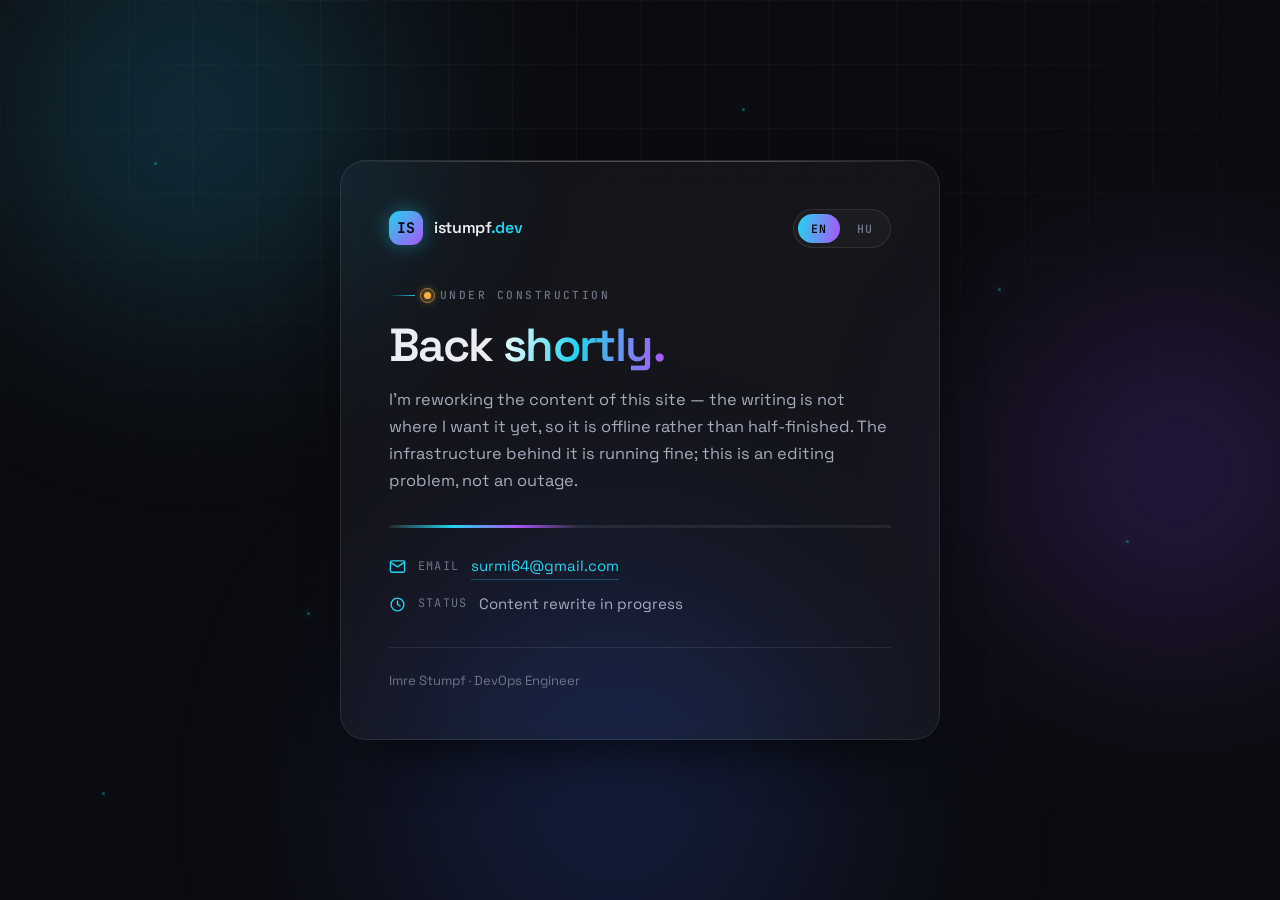
==== construction/index.html @ 19947c8e "Bilingual holding page, deployed in place of the site construction/index.html is one self-contained " ====
<!doctype html>
<html lang="en">
<head>
<meta charset="utf-8">
<meta name="viewport" content="width=device-width, initial-scale=1">
<meta name="color-scheme" content="dark">
<title>istumpf.dev — under construction</title>
<meta name="description" content="istumpf.dev is being reworked. Back shortly.">
<meta name="theme-color" content="#0b0b0f">
<!-- Temporary page: keep it out of the index so the real site does not get
     ranked as "under construction" once it returns. -->
<meta name="robots" content="noindex, nofollow">

<meta property="og:type" content="website">
<meta property="og:url" content="https://istumpf.dev/">
<meta property="og:title" content="istumpf.dev — under construction">
<meta property="og:description" content="Reworking the content. Back shortly.">

<link rel="preconnect" href="https://fonts.googleapis.com">
<link rel="preconnect" href="https://fonts.gstatic.com" crossorigin>
<link rel="stylesheet" href="https://fonts.googleapis.com/css2?family=Space+Grotesk:wght@400;500;600;700&family=JetBrains+Mono:wght@400;500&display=swap">
<link rel="icon" href="data:image/svg+xml,%3Csvg xmlns='http://www.w3.org/2000/svg' viewBox='0 0 32 32'%3E%3Crect width='32' height='32' rx='8' fill='%230b0b0f'/%3E%3Ccircle cx='16' cy='16' r='7' fill='none' stroke='%2322d3ee' stroke-width='2.5'/%3E%3C/svg%3E">

<!-- Self-contained on purpose: one file, no JS, no same-origin assets. The
     served CSP is `script-src 'self'`, so an inline <script> would be blocked —
     the language switch is therefore pure CSS (radio inputs + :checked). -->
<style>
:root{
  --bg:#0b0b0f; --bg-2:#0d0d11;
  --surface:rgba(255,255,255,.038); --surface-2:rgba(255,255,255,.06);
  --stroke:rgba(255,255,255,.09); --stroke-2:rgba(255,255,255,.16);
  --text:#ecedf3; --text-2:#a7abbd; --text-3:#6e7386;
  --cyan:#22d3ee; --blue:#4f7dff; --violet:#a855f7;
  --accent:var(--cyan); --accent-rgb:34,211,238;
  --ease:cubic-bezier(.22,1,.36,1);
  --ease-io:cubic-bezier(.65,.05,.36,1);
  --font:"Space Grotesk","Inter",ui-sans-serif,system-ui,-apple-system,"Segoe UI",sans-serif;
  --mono:"JetBrains Mono",ui-monospace,SFMono-Regular,Menlo,monospace;
}
*,*::before,*::after{ box-sizing:border-box; }
html,body{ height:100%; }
body{
  margin:0; background:var(--bg); color:var(--text);
  font-family:var(--font); font-size:16px; line-height:1.65;
  -webkit-font-smoothing:antialiased; overflow-x:hidden;
  display:grid; place-items:center; padding:32px 20px;
}
h1{ margin:0; font-weight:600; letter-spacing:-.035em; line-height:1.05; }
p{ margin:0; }
a{ color:inherit; text-decoration:none; }
::selection{ background:rgba(var(--accent-rgb),.3); color:#fff; }

/* ---------- background: aurora + grid + noise (same recipe as the site) ---- */
.aurora{ position:fixed; inset:0; z-index:-2; overflow:hidden; pointer-events:none; }
.aurora span{ position:absolute; display:block; border-radius:50%; filter:blur(90px); opacity:.34; }
.aurora span:nth-child(1){
  width:46vw; height:46vw; top:-14vw; left:-8vw;
  background:radial-gradient(circle,#1d94b8,transparent 70%);
  animation:drift-a 26s var(--ease-io) infinite alternate;
}
.aurora span:nth-child(2){
  width:40vw; height:40vw; top:24vh; right:-12vw;
  background:radial-gradient(circle,#7b3fd4,transparent 70%);
  animation:drift-b 32s var(--ease-io) infinite alternate;
}
.aurora span:nth-child(3){
  width:52vw; height:52vw; bottom:-18vw; left:22vw;
  background:radial-gradient(circle,#2b4fb5,transparent 72%);
  animation:drift-c 38s var(--ease-io) infinite alternate;
}
@keyframes drift-a{ to{ transform:translate3d(14vw,10vh,0) scale(1.22); } }
@keyframes drift-b{ to{ transform:translate3d(-16vw,16vh,0) scale(.82); } }
@keyframes drift-c{ to{ transform:translate3d(10vw,-12vh,0) scale(1.14); } }

.grid-overlay{
  position:fixed; inset:0; z-index:-1; pointer-events:none;
  background-image:
    linear-gradient(rgba(255,255,255,.028) 1px,transparent 1px),
    linear-gradient(90deg,rgba(255,255,255,.028) 1px,transparent 1px);
  background-size:64px 64px;
  mask-image:radial-gradient(115% 95% at 50% 0%,#000 20%,transparent 78%);
  -webkit-mask-image:radial-gradient(115% 95% at 50% 0%,#000 20%,transparent 78%);
}
.noise{
  position:fixed; inset:0; z-index:9; pointer-events:none; opacity:.032;
  mix-blend-mode:overlay;
  background-image:url("data:image/svg+xml,%3Csvg xmlns='http://www.w3.org/2000/svg' width='140' height='140'%3E%3Cfilter id='n'%3E%3CfeTurbulence type='fractalNoise' baseFrequency='.86' numOctaves='3'/%3E%3C/filter%3E%3Crect width='140' height='140' filter='url(%23n)'/%3E%3C/svg%3E");
}

/* Drifting dots stand in for the site's canvas constellation — the canvas
   needs JS, which the CSP does not allow inline here. */
.dots{ position:fixed; inset:0; z-index:-1; pointer-events:none; }
.dots i{
  position:absolute; width:3px; height:3px; border-radius:50%;
  background:var(--cyan); opacity:.35;
  box-shadow:0 0 8px 1px rgba(var(--accent-rgb),.5);
  animation:float 22s var(--ease-io) infinite alternate;
}
.dots i:nth-child(1){ top:18%; left:12%; animation-duration:26s; }
.dots i:nth-child(2){ top:32%; left:78%; animation-duration:31s; animation-delay:-6s; }
.dots i:nth-child(3){ top:68%; left:24%; animation-duration:24s; animation-delay:-12s; }
.dots i:nth-child(4){ top:78%; left:64%; animation-duration:29s; animation-delay:-3s; }
.dots i:nth-child(5){ top:46%; left:52%; animation-duration:34s; animation-delay:-18s; }
.dots i:nth-child(6){ top:12%; left:58%; animation-duration:27s; animation-delay:-9s; }
.dots i:nth-child(7){ top:60%; left:88%; animation-duration:23s; animation-delay:-15s; }
.dots i:nth-child(8){ top:88%; left:8%;  animation-duration:33s; animation-delay:-21s; }
@keyframes float{
  to{ transform:translate3d(40px,-56px,0); opacity:.7; }
}

/* ---------------------------------------------------------------- card ---- */
.card{
  position:relative; z-index:1;
  width:100%; max-width:600px; padding:clamp(30px,5vw,48px);
  background:var(--surface); border:1px solid var(--stroke); border-radius:26px;
  backdrop-filter:blur(16px) saturate(140%);
  -webkit-backdrop-filter:blur(16px) saturate(140%);
  box-shadow:0 24px 60px -24px rgba(0,0,0,.85);
  overflow:hidden;
}
.card::before{
  content:""; position:absolute; inset:0 0 auto; height:1px;
  background:linear-gradient(90deg,transparent,rgba(255,255,255,.34) 30%,rgba(255,255,255,.34) 70%,transparent);
  opacity:.7;
}

.brand{ display:flex; align-items:center; gap:11px; margin-bottom:30px; font-weight:600; letter-spacing:-.02em; }
.brand__mark{
  display:grid; place-items:center; width:34px; height:34px; border-radius:11px;
  background:linear-gradient(135deg,var(--cyan),var(--violet));
  color:#05070c; font-family:var(--mono); font-weight:700; font-size:.92rem;
  box-shadow:0 0 22px -4px rgba(var(--accent-rgb),.7);
}
.brand span.dot{ color:var(--cyan); }

.eyebrow{
  display:inline-flex; align-items:center; gap:9px; margin-bottom:16px;
  font-family:var(--mono); font-size:.7rem; font-weight:500;
  letter-spacing:.22em; text-transform:uppercase; color:var(--text-3);
}
.eyebrow::before{
  content:""; width:26px; height:1px;
  background:linear-gradient(90deg,transparent,rgba(var(--accent-rgb),.9));
}
.pulse{
  position:relative; width:7px; height:7px; border-radius:50%;
  background:#f5b13d; box-shadow:0 0 10px 1px rgba(245,177,61,.9);
}
.pulse::after{
  content:""; position:absolute; inset:-4px; border-radius:50%;
  border:1px solid rgba(245,177,61,.6);
  animation:ping 2.2s var(--ease-io) infinite;
}
@keyframes ping{ 0%{ transform:scale(.5); opacity:1; } 100%{ transform:scale(1.9); opacity:0; } }

h1{ font-size:clamp(1.9rem,5.4vw,2.9rem); }
.grad{
  background:linear-gradient(100deg,#fff 0%,var(--cyan) 46%,var(--violet) 100%);
  -webkit-background-clip:text; background-clip:text; color:transparent;
}
.lead{ margin-top:18px; color:var(--text-2); font-size:1.02rem; max-width:52ch; }

/* indeterminate progress — the "under construction" motif */
.bar{
  position:relative; height:3px; margin:30px 0 26px; border-radius:3px;
  background:rgba(255,255,255,.07); overflow:hidden;
}
.bar i{
  position:absolute; top:0; bottom:0; width:38%; border-radius:3px;
  background:linear-gradient(90deg,transparent,var(--cyan),var(--violet),transparent);
  box-shadow:0 0 12px 0 rgba(var(--accent-rgb),.6);
  animation:sweep 2.6s var(--ease-io) infinite;
}
@keyframes sweep{
  0%{ left:-40%; } 100%{ left:102%; }
}

.meta{ display:grid; gap:12px; }
.row{ display:flex; align-items:center; gap:12px; font-size:.94rem; }
.row svg{ width:17px; height:17px; flex:0 0 auto; color:var(--accent); }
.row a{ color:var(--accent); border-bottom:1px solid rgba(var(--accent-rgb),.3); transition:border-color .3s; }
.row a:hover{ border-bottom-color:var(--accent); }
.row span.k{ color:var(--text-3); font-family:var(--mono); font-size:.74rem; letter-spacing:.1em; text-transform:uppercase; }

.foot{
  margin-top:30px; padding-top:22px; border-top:1px solid var(--stroke);
  display:flex; flex-wrap:wrap; align-items:center; gap:12px;
  font-size:.82rem; color:var(--text-3);
}

/* --------------------------------------------- CSS-only language switch ---- */
/* Visually hidden but still focusable, so the native radio group keeps working
   from the keyboard (Tab into it, arrow keys to switch). */
.lang-input{
  position:absolute; width:1px; height:1px; margin:-1px; padding:0;
  overflow:hidden; clip:rect(0 0 0 0); clip-path:inset(50%);
  border:0; white-space:nowrap;
}
.lang{
  margin-left:auto; display:inline-flex; gap:4px; padding:4px;
  border:1px solid var(--stroke); border-radius:100px; background:rgba(255,255,255,.03);
}
.lang label{
  padding:5px 13px; border-radius:100px; cursor:pointer;
  font-family:var(--mono); font-size:.72rem; letter-spacing:.08em;
  color:var(--text-3); transition:color .3s, background .3s;
  user-select:none;
}
.lang label:hover{ color:var(--text-2); }

/* default: English visible, Hungarian hidden */
[lang="hu"].block{ display:none; }
#lang-hu:checked ~ .card [lang="en"].block{ display:none; }
#lang-hu:checked ~ .card [lang="hu"].block{ display:block; }
#lang-en:checked ~ .card [lang="en"].block{ display:block; }
#lang-en:checked ~ .card [lang="hu"].block{ display:none; }

#lang-en:checked ~ .card .lang label[for="lang-en"],
#lang-hu:checked ~ .card .lang label[for="lang-hu"]{
  color:#05070c; font-weight:600;
  background:linear-gradient(100deg,var(--cyan),var(--violet));
}
#lang-en:focus-visible ~ .card .lang label[for="lang-en"],
#lang-hu:focus-visible ~ .card .lang label[for="lang-hu"]{
  outline:2px solid var(--accent); outline-offset:3px;
}

@media (max-width:520px){
  .brand{ flex-wrap:wrap; }
  .lang{ margin-left:0; width:100%; justify-content:center; }
}

@media (prefers-reduced-motion:reduce){
  *,*::before,*::after{
    animation-duration:.001ms !important; animation-iteration-count:1 !important;
    transition-duration:.001ms !important;
  }
  .bar i{ left:0; width:100%; }
}
</style>
</head>
<body>

<div class="aurora" aria-hidden="true"><span></span><span></span><span></span></div>
<div class="grid-overlay" aria-hidden="true"></div>
<div class="dots" aria-hidden="true">
  <i></i><i></i><i></i><i></i><i></i><i></i><i></i><i></i>
</div>
<div class="noise" aria-hidden="true"></div>

<input class="lang-input" type="radio" name="lang" id="lang-en" checked aria-label="English">
<input class="lang-input" type="radio" name="lang" id="lang-hu" aria-label="Magyar">

<main class="card">

  <div class="brand">
    <span class="brand__mark">IS</span>
    <span>istumpf<span class="dot">.dev</span></span>

    <div class="lang" role="group" aria-label="Language / Nyelv">
      <label for="lang-en">EN</label>
      <label for="lang-hu">HU</label>
    </div>
  </div>

  <!-- ============================== English ============================== -->
  <div class="block" lang="en">
    <div class="eyebrow"><span class="pulse"></span> Under construction</div>

    <h1>Back <span class="grad">shortly.</span></h1>

    <p class="lead">
      I'm reworking the content of this site — the writing is not where I want
      it yet, so it is offline rather than half-finished. The infrastructure
      behind it is running fine; this is an editing problem, not an outage.
    </p>

    <div class="bar"><i></i></div>

    <div class="meta">
      <div class="row">
        <svg viewBox="0 0 24 24" fill="none" stroke="currentColor" stroke-width="2" stroke-linecap="round" stroke-linejoin="round"><rect x="2" y="4" width="20" height="16" rx="2"/><path d="m3 6.5 9 6 9-6"/></svg>
        <span class="k">Email</span>
        <a href="mailto:surmi64@gmail.com">surmi64@gmail.com</a>
      </div>
      <div class="row">
        <svg viewBox="0 0 24 24" fill="none" stroke="currentColor" stroke-width="2" stroke-linecap="round" stroke-linejoin="round"><circle cx="12" cy="12" r="9"/><path d="M12 7v5l3.5 2"/></svg>
        <span class="k">Status</span>
        <span style="color:var(--text-2)">Content rewrite in progress</span>
      </div>
    </div>

    <div class="foot">
      <span>Imre Stumpf · DevOps Engineer</span>
    </div>
  </div>

  <!-- ============================== Magyar =============================== -->
  <div class="block" lang="hu">
    <div class="eyebrow"><span class="pulse"></span> Építés alatt</div>

    <h1>Hamarosan <span class="grad">visszatér.</span></h1>

    <p class="lead">
      Épp a tartalmat dolgozom át — a szövegek még nem ott vannak, ahol
      szeretném, ezért inkább nem látszik, mint félkészen. A mögötte lévő
      infrastruktúra rendben fut; ez szerkesztési kérdés, nem üzemzavar.
    </p>

    <div class="bar"><i></i></div>

    <div class="meta">
      <div class="row">
        <svg viewBox="0 0 24 24" fill="none" stroke="currentColor" stroke-width="2" stroke-linecap="round" stroke-linejoin="round"><rect x="2" y="4" width="20" height="16" rx="2"/><path d="m3 6.5 9 6 9-6"/></svg>
        <span class="k">E-mail</span>
        <a href="mailto:surmi64@gmail.com">surmi64@gmail.com</a>
      </div>
      <div class="row">
        <svg viewBox="0 0 24 24" fill="none" stroke="currentColor" stroke-width="2" stroke-linecap="round" stroke-linejoin="round"><circle cx="12" cy="12" r="9"/><path d="M12 7v5l3.5 2"/></svg>
        <span class="k">Állapot</span>
        <span style="color:var(--text-2)">Tartalmi átdolgozás folyamatban</span>
      </div>
    </div>

    <div class="foot">
      <span>Stumpf Imre · DevOps Engineer</span>
    </div>
  </div>

</main>

</body>
</html>
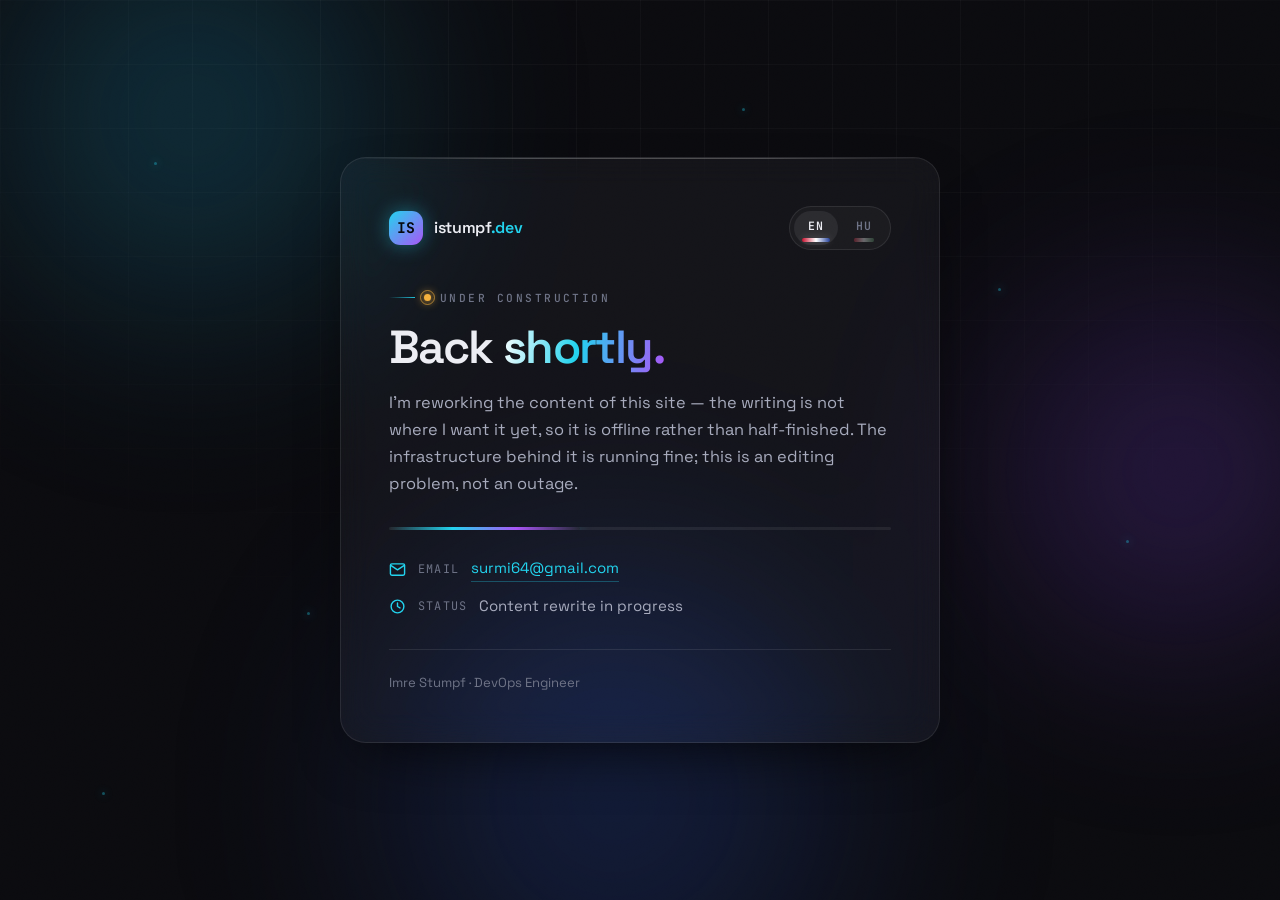
==== commit 673b1020: "Flag colours on the EN/HU switch Each option now carries its flag's gradient: red-white-blue for EN " ====
--- a/construction/index.html
+++ b/construction/index.html
@@ -19,7 +19,9 @@
 <link rel="preconnect" href="https://fonts.googleapis.com">
 <link rel="preconnect" href="https://fonts.gstatic.com" crossorigin>
 <link rel="stylesheet" href="https://fonts.googleapis.com/css2?family=Space+Grotesk:wght@400;500;600;700&family=JetBrains+Mono:wght@400;500&display=swap">
-<link rel="icon" href="data:image/svg+xml,%3Csvg xmlns='http://www.w3.org/2000/svg' viewBox='0 0 32 32'%3E%3Crect width='32' height='32' rx='8' fill='%230b0b0f'/%3E%3Ccircle cx='16' cy='16' r='7' fill='none' stroke='%2322d3ee' stroke-width='2.5'/%3E%3C/svg%3E">
+<link rel="icon" href="assets/icons/icon.svg" type="image/svg+xml">
+<link rel="icon" href="assets/icons/icon-32.png" sizes="32x32" type="image/png">
+<link rel="apple-touch-icon" href="assets/icons/apple-touch-icon.png">
 
 <!-- Self-contained on purpose: one file, no JS, no same-origin assets. The
      served CSP is `script-src 'self'`, so an inline <script> would be blocked —
@@ -201,12 +203,36 @@
   border:1px solid var(--stroke); border-radius:100px; background:rgba(255,255,255,.03);
 }
 .lang label{
-  padding:5px 13px; border-radius:100px; cursor:pointer;
+  position:relative;
+  padding:5px 14px 10px; border-radius:100px; cursor:pointer;
   font-family:var(--mono); font-size:.72rem; letter-spacing:.08em;
   color:var(--text-3); transition:color .3s, background .3s;
   user-select:none;
 }
 .lang label:hover{ color:var(--text-2); }
+
+/* Flag colours as an indicator bar, not as the pill fill. A red -> white ->
+   blue gradient cannot carry a label: dark text is 2.5:1 on the red and 1.3:1
+   on the blue, and light text vanishes on the white band. As a bar the colours
+   read clearly and the label keeps full contrast on the glass — and the site's
+   nav marks its active item with exactly this kind of underline.
+   The blues are lifted from the official #012169 / #3C3B6E: at 3px on a near
+   black UI the originals read as black. Hue kept, luminance raised. */
+.lang label::after{
+  content:""; position:absolute; left:8px; right:8px; bottom:3px; height:4px;
+  border-radius:4px; opacity:.34;
+  transition:opacity .35s var(--ease), transform .35s var(--ease);
+  transform:scaleX(.72); transform-origin:center;
+}
+.lang label[for="lang-en"]::after{
+  /* GB / US share red-white-blue */
+  background:linear-gradient(90deg,#c8102e 0%,#fff 50%,#23409a 100%);
+}
+.lang label[for="lang-hu"]::after{
+  /* Hungary: red-white-green */
+  background:linear-gradient(90deg,#cd2a3e 0%,#fff 50%,#4e8a5c 100%);
+}
+.lang label:hover::after{ opacity:.6; }
 
 /* default: English visible, Hungarian hidden */
 [lang="hu"].block{ display:none; }
@@ -217,8 +243,13 @@
 
 #lang-en:checked ~ .card .lang label[for="lang-en"],
 #lang-hu:checked ~ .card .lang label[for="lang-hu"]{
-  color:#05070c; font-weight:600;
-  background:linear-gradient(100deg,var(--cyan),var(--violet));
+  color:var(--text); font-weight:600;
+  background:rgba(255,255,255,.07);
+}
+#lang-en:checked ~ .card .lang label[for="lang-en"]::after,
+#lang-hu:checked ~ .card .lang label[for="lang-hu"]::after{
+  opacity:1; transform:scaleX(1);
+  box-shadow:0 0 9px -1px rgba(255,255,255,.4);
 }
 #lang-en:focus-visible ~ .card .lang label[for="lang-en"],
 #lang-hu:focus-visible ~ .card .lang label[for="lang-hu"]{
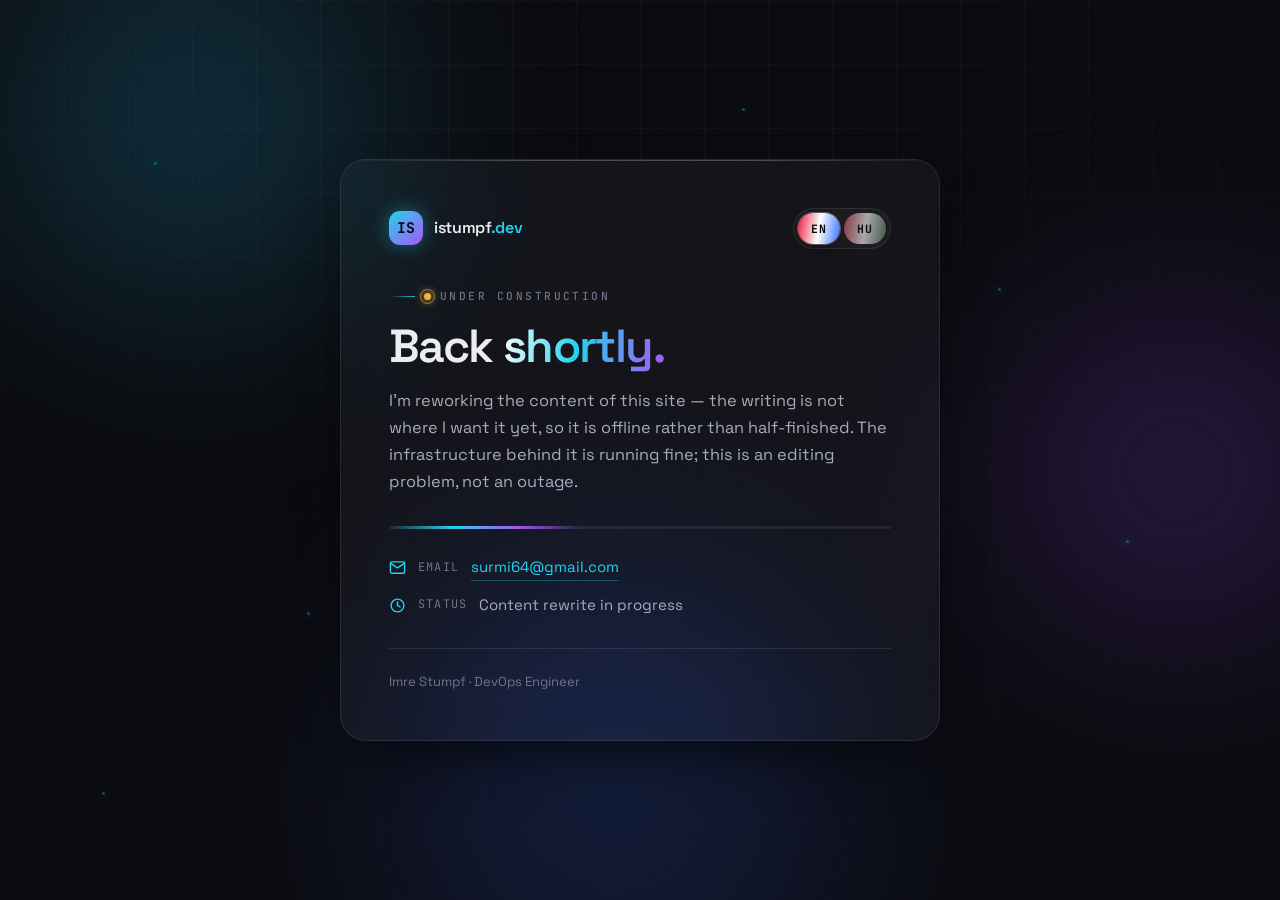
==== commit 1aa45e85: "EN/HU switch: full national-colour fill Replaces the indicator bar with a full fill on each option, " ====
--- a/construction/index.html
+++ b/construction/index.html
@@ -204,35 +204,34 @@
 }
 .lang label{
   position:relative;
-  padding:5px 14px 10px; border-radius:100px; cursor:pointer;
-  font-family:var(--mono); font-size:.72rem; letter-spacing:.08em;
-  color:var(--text-3); transition:color .3s, background .3s;
+  padding:6px 13px; border-radius:100px; cursor:pointer;
+  font-family:var(--mono); font-size:.72rem; font-weight:700; letter-spacing:.08em;
+  color:#05070c;                      /* sits on the white band */
   user-select:none;
-}
-.lang label:hover{ color:var(--text-2); }
-
-/* Flag colours as an indicator bar, not as the pill fill. A red -> white ->
-   blue gradient cannot carry a label: dark text is 2.5:1 on the red and 1.3:1
-   on the blue, and light text vanishes on the white band. As a bar the colours
-   read clearly and the label keeps full contrast on the glass — and the site's
-   nav marks its active item with exactly this kind of underline.
-   The blues are lifted from the official #012169 / #3C3B6E: at 3px on a near
-   black UI the originals read as black. Hue kept, luminance raised. */
-.lang label::after{
-  content:""; position:absolute; left:8px; right:8px; bottom:3px; height:4px;
-  border-radius:4px; opacity:.34;
-  transition:opacity .35s var(--ease), transform .35s var(--ease);
-  transform:scaleX(.72); transform-origin:center;
-}
-.lang label[for="lang-en"]::after{
-  /* GB / US share red-white-blue */
-  background:linear-gradient(90deg,#c8102e 0%,#fff 50%,#23409a 100%);
-}
-.lang label[for="lang-hu"]::after{
+  /* Inactive: dimmed, but not so far that the flag stops reading or the label
+     drops below AA. At .42 the white band lands on #767679 and the label falls
+     to 4.45:1; .62 keeps it at 8.2:1. */
+  opacity:.62; filter:saturate(.88);
+  transition:opacity .35s var(--ease), filter .35s var(--ease),
+             box-shadow .35s var(--ease), transform .35s var(--ease);
+}
+.lang label:hover{ opacity:.82; }
+
+/* Full national-colour fill, same shape as the brand gradient it replaces
+   (100deg sweep across the pill, dark label on top).
+   Hues are the flags'; the luminance is raised so the dark label clears 4.5:1
+   at both ends. The originals do not: #05070c measures 3.4:1 on #c8102e and
+   2.2:1 on #012169, and on a near-black UI that navy also reads as black. For
+   reference the brand gradient this replaces ran 11.2:1 (cyan) to 5.1:1
+   (violet), so these sit in the same register rather than being a compromise. */
+.lang label[for="lang-en"]{
+  /* GB and US share red-white-blue */
+  background:linear-gradient(100deg,#ed193c 0%,#fff 50%,#3170fd 100%);
+}
+.lang label[for="lang-hu"]{
   /* Hungary: red-white-green */
-  background:linear-gradient(90deg,#cd2a3e 0%,#fff 50%,#4e8a5c 100%);
-}
-.lang label:hover::after{ opacity:.6; }
+  background:linear-gradient(100deg,#d84255 0%,#fff 50%,#50855c 100%);
+}
 
 /* default: English visible, Hungarian hidden */
 [lang="hu"].block{ display:none; }
@@ -243,13 +242,8 @@
 
 #lang-en:checked ~ .card .lang label[for="lang-en"],
 #lang-hu:checked ~ .card .lang label[for="lang-hu"]{
-  color:var(--text); font-weight:600;
-  background:rgba(255,255,255,.07);
-}
-#lang-en:checked ~ .card .lang label[for="lang-en"]::after,
-#lang-hu:checked ~ .card .lang label[for="lang-hu"]::after{
-  opacity:1; transform:scaleX(1);
-  box-shadow:0 0 9px -1px rgba(255,255,255,.4);
+  opacity:1; filter:none;
+  box-shadow:0 0 0 1px rgba(255,255,255,.28), 0 5px 16px -6px rgba(0,0,0,.8);
 }
 #lang-en:focus-visible ~ .card .lang label[for="lang-en"],
 #lang-hu:focus-visible ~ .card .lang label[for="lang-hu"]{
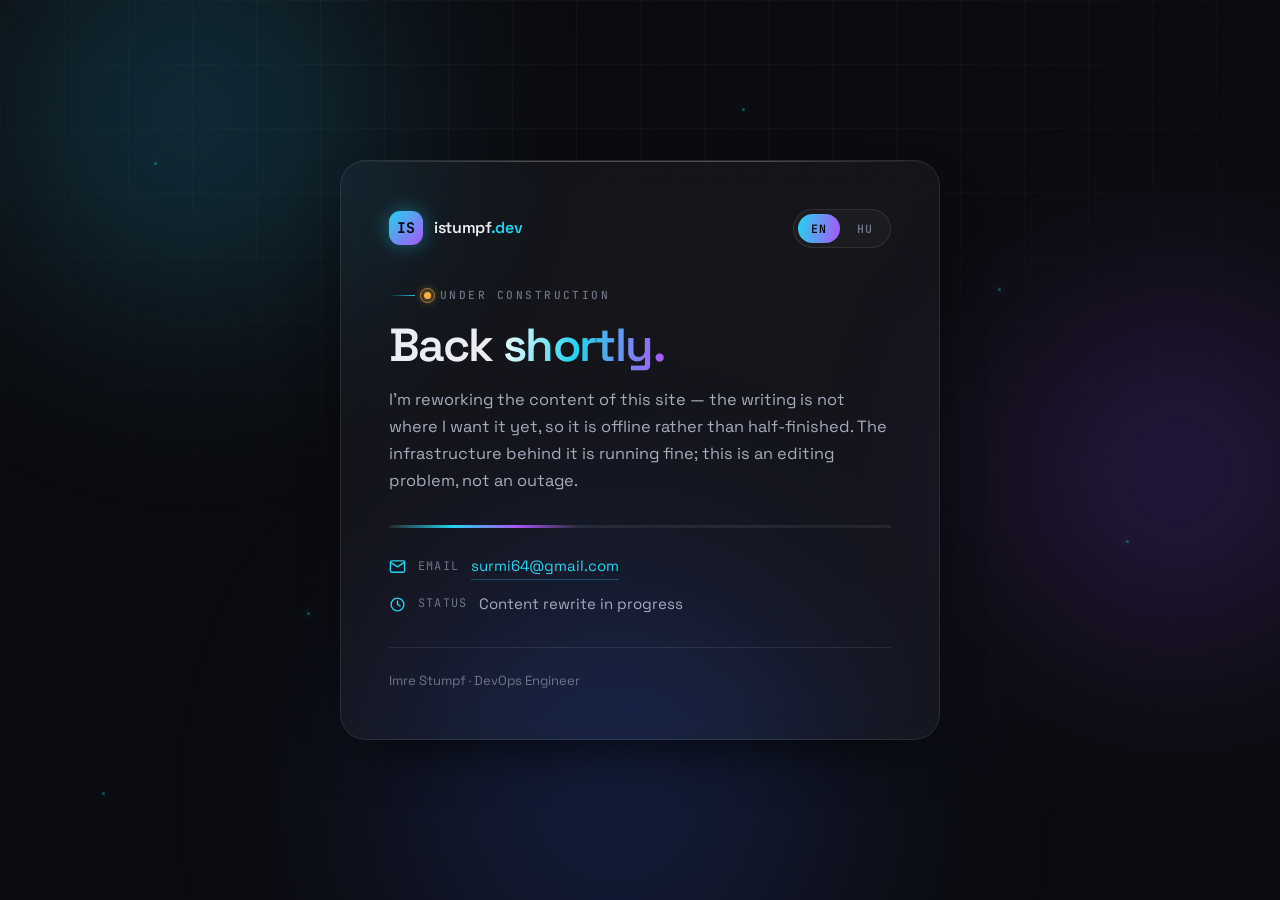
==== commit c2ea3669: "Revert the EN/HU switch to the brand gradient National-colour fills looked worse in place than they " ====
--- a/construction/index.html
+++ b/construction/index.html
@@ -203,35 +203,12 @@
   border:1px solid var(--stroke); border-radius:100px; background:rgba(255,255,255,.03);
 }
 .lang label{
-  position:relative;
-  padding:6px 13px; border-radius:100px; cursor:pointer;
-  font-family:var(--mono); font-size:.72rem; font-weight:700; letter-spacing:.08em;
-  color:#05070c;                      /* sits on the white band */
+  padding:5px 13px; border-radius:100px; cursor:pointer;
+  font-family:var(--mono); font-size:.72rem; letter-spacing:.08em;
+  color:var(--text-3); transition:color .3s, background .3s;
   user-select:none;
-  /* Inactive: dimmed, but not so far that the flag stops reading or the label
-     drops below AA. At .42 the white band lands on #767679 and the label falls
-     to 4.45:1; .62 keeps it at 8.2:1. */
-  opacity:.62; filter:saturate(.88);
-  transition:opacity .35s var(--ease), filter .35s var(--ease),
-             box-shadow .35s var(--ease), transform .35s var(--ease);
-}
-.lang label:hover{ opacity:.82; }
-
-/* Full national-colour fill, same shape as the brand gradient it replaces
-   (100deg sweep across the pill, dark label on top).
-   Hues are the flags'; the luminance is raised so the dark label clears 4.5:1
-   at both ends. The originals do not: #05070c measures 3.4:1 on #c8102e and
-   2.2:1 on #012169, and on a near-black UI that navy also reads as black. For
-   reference the brand gradient this replaces ran 11.2:1 (cyan) to 5.1:1
-   (violet), so these sit in the same register rather than being a compromise. */
-.lang label[for="lang-en"]{
-  /* GB and US share red-white-blue */
-  background:linear-gradient(100deg,#ed193c 0%,#fff 50%,#3170fd 100%);
-}
-.lang label[for="lang-hu"]{
-  /* Hungary: red-white-green */
-  background:linear-gradient(100deg,#d84255 0%,#fff 50%,#50855c 100%);
-}
+}
+.lang label:hover{ color:var(--text-2); }
 
 /* default: English visible, Hungarian hidden */
 [lang="hu"].block{ display:none; }
@@ -242,8 +219,8 @@
 
 #lang-en:checked ~ .card .lang label[for="lang-en"],
 #lang-hu:checked ~ .card .lang label[for="lang-hu"]{
-  opacity:1; filter:none;
-  box-shadow:0 0 0 1px rgba(255,255,255,.28), 0 5px 16px -6px rgba(0,0,0,.8);
+  color:#05070c; font-weight:600;
+  background:linear-gradient(100deg,var(--cyan),var(--violet));
 }
 #lang-en:focus-visible ~ .card .lang label[for="lang-en"],
 #lang-hu:focus-visible ~ .card .lang label[for="lang-hu"]{
